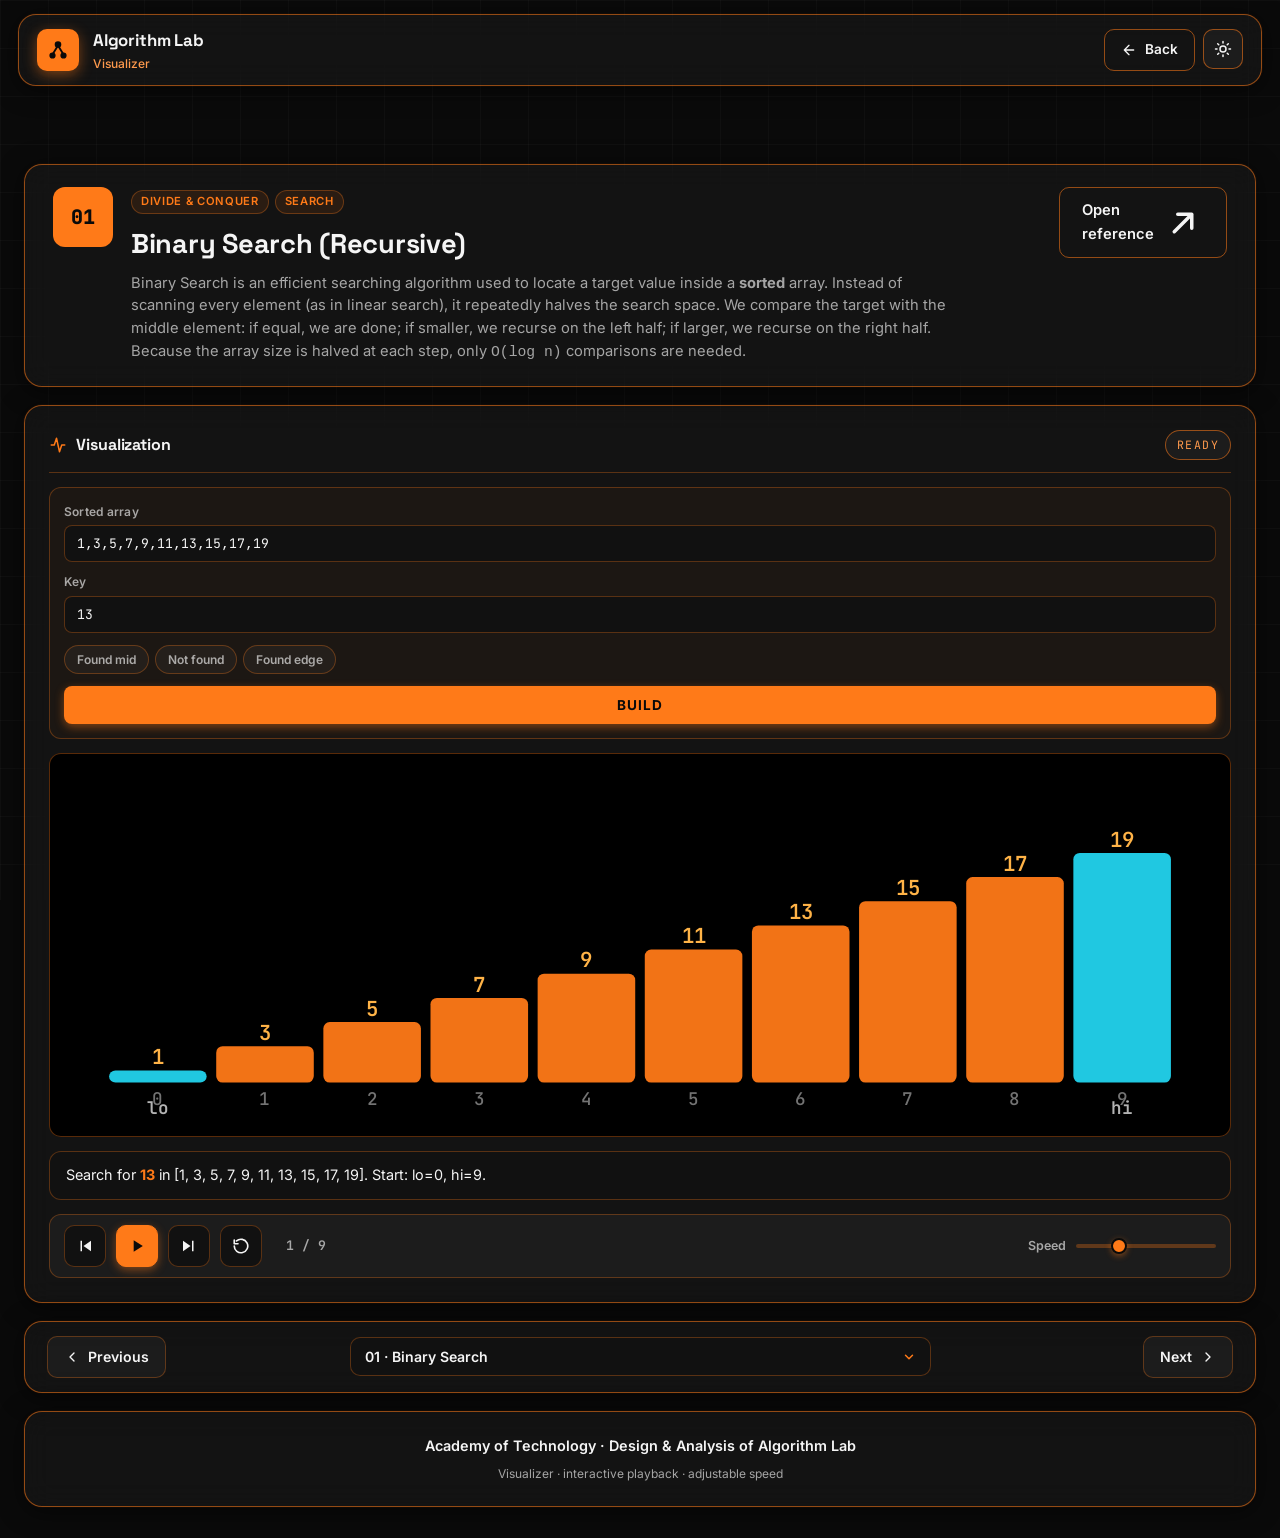
==== viz.html @ 10ff3b48 "Visualiser added" ====
<!DOCTYPE html>
<html lang="en">
<head>
<meta charset="UTF-8" />
<meta name="viewport" content="width=device-width, initial-scale=1.0" />
<meta name="description" content="Algorithm Lab — interactive visualizer" />
<title>Visualizer · Algorithm Lab</title>
<link rel="icon" type="image/svg+xml" href="favicon.svg" />
<link rel="preconnect" href="https://fonts.googleapis.com">
<link rel="preconnect" href="https://fonts.gstatic.com" crossorigin>
<link href="https://fonts.googleapis.com/css2?family=Inter:wght@300;400;500;600;700;800&family=JetBrains+Mono:wght@400;500;600&family=Space+Grotesk:wght@400;500;600;700&display=swap" rel="stylesheet">
<link rel="stylesheet" href="styles.css" />
</head>
<body class="viz-page">

<!-- Animated background blobs (same as main page) -->
<div class="bg-wrap" aria-hidden="true">
  <div class="blob blob-1"></div>
  <div class="blob blob-2"></div>
  <div class="blob blob-3"></div>
  <div class="blob blob-4"></div>
  <div class="grid-overlay"></div>
</div>

<!-- Top navigation -->
<header class="topbar glass">
  <a class="brand" href="index.html" id="brandBack" title="Back to Algorithm Lab">
    <div class="logo">
      <svg viewBox="0 0 24 24" fill="none" stroke="currentColor" stroke-width="2" stroke-linecap="round" stroke-linejoin="round" aria-label="Algorithm Lab logo">
        <path d="M12 7 L6 17 M12 7 L18 17"/>
        <circle cx="12" cy="6" r="2.6" fill="currentColor"/>
        <circle cx="6" cy="18" r="2.4" fill="currentColor"/>
        <circle cx="18" cy="18" r="2.4" fill="currentColor"/>
      </svg>
    </div>
    <div class="brand-text">
      <h1>Algorithm Lab</h1>
      <span>Visualizer</span>
    </div>
  </a>

  <nav class="topbar-actions">
    <a href="index.html" class="btn ghost back-btn" title="Back to all algorithms">
      <svg viewBox="0 0 24 24" fill="none" stroke="currentColor" stroke-width="2" stroke-linecap="round" stroke-linejoin="round"><path d="M19 12H5M12 19l-7-7 7-7"/></svg>
      Back
    </a>
    <button id="themeToggle" class="icon-btn glass-btn" title="Toggle theme" aria-label="Toggle theme">
      <svg viewBox="0 0 24 24" fill="none" stroke="currentColor" stroke-width="2" stroke-linecap="round" stroke-linejoin="round"><circle cx="12" cy="12" r="4"/><path d="M12 2v2M12 20v2M4.93 4.93l1.41 1.41M17.66 17.66l1.41 1.41M2 12h2M20 12h2M6.34 17.66l-1.41 1.41M19.07 4.93l-1.41 1.41"/></svg>
    </button>
  </nav>
</header>

<main class="viz-main">
  <!-- Heading card -->
  <section class="viz-hero glass">
    <div class="viz-hero-left">
      <div class="viz-num" id="vizAlgoNum">--</div>
      <div>
        <span class="badge" id="vizAlgoTags"></span>
        <h2 id="vizAlgoName">Loading visualizer…</h2>
        <p id="vizAlgoConcept" class="muted"></p>
      </div>
    </div>
    <div class="viz-hero-right">
      <a id="vizAlgoLink" href="index.html" class="btn ghost" title="View full algorithm reference">
        Open reference
        <svg viewBox="0 0 24 24" fill="none" stroke="currentColor" stroke-width="2" stroke-linecap="round" stroke-linejoin="round"><path d="M7 17L17 7M9 7h8v8"/></svg>
      </a>
    </div>
  </section>

  <!-- Visualizer mounts here -->
  <section class="viz-host glass" id="vizHost"></section>

  <!-- Quick navigation between algorithms -->
  <nav class="viz-nav glass" id="vizNav">
    <a id="vizPrev" class="viz-nav-btn">
      <svg viewBox="0 0 24 24" fill="none" stroke="currentColor" stroke-width="2" stroke-linecap="round" stroke-linejoin="round"><path d="M15 18l-6-6 6-6"/></svg>
      Previous
    </a>
    <select id="vizPicker" aria-label="Jump to algorithm"></select>
    <a id="vizNext" class="viz-nav-btn">
      Next
      <svg viewBox="0 0 24 24" fill="none" stroke="currentColor" stroke-width="2" stroke-linecap="round" stroke-linejoin="round"><path d="M9 18l6-6-6-6"/></svg>
    </a>
  </nav>

  <footer class="footer glass">
    <p>Academy of Technology · Design &amp; Analysis of Algorithm Lab</p>
    <p class="muted"><small>Visualizer · interactive playback · adjustable speed</small></p>
  </footer>
</main>

<script src="data.js"></script>
<script src="visualizer.js"></script>
<script>
(function () {
  "use strict";

  // ----- Theme (mirrors script.js bindTheme so the page works standalone) -
  const saved = localStorage.getItem("theme");
  if (saved) document.documentElement.setAttribute("data-theme", saved);
  document.getElementById("themeToggle").addEventListener("click", () => {
    const cur = document.documentElement.getAttribute("data-theme");
    const next = cur === "light" ? "" : "light";
    if (next) document.documentElement.setAttribute("data-theme", next);
    else      document.documentElement.removeAttribute("data-theme");
    localStorage.setItem("theme", next);
  });

  // ----- Resolve target algorithm -----------------------------------------
  const algos = window.ALGORITHMS || [];
  const params = new URLSearchParams(location.search);
  const askedId = parseInt(params.get("algo") || "1", 10);
  const algo = algos.find(a => a.id === askedId) || algos[0];

  if (!algo) {
    document.getElementById("vizAlgoName").textContent = "No algorithms loaded.";
    return;
  }

  // ----- Header content ----------------------------------------------------
  document.title = `${algo.name} · Visualizer`;
  document.getElementById("vizAlgoNum").textContent = String(algo.id).padStart(2, "0");
  document.getElementById("vizAlgoName").textContent = algo.name;
  document.getElementById("vizAlgoConcept").innerHTML = algo.concept || "";
  document.getElementById("vizAlgoTags").innerHTML =
    (algo.tags || []).map(t => `<span class="tag">${t}</span>`).join("");
  document.getElementById("vizAlgoLink").href = "index.html#algo-" + algo.id;

  // ----- Picker + prev/next -----------------------------------------------
  const picker = document.getElementById("vizPicker");
  algos.forEach(a => {
    const opt = document.createElement("option");
    opt.value = a.id;
    opt.textContent = `${String(a.id).padStart(2, "0")} · ${a.short || a.name}`;
    if (a.id === algo.id) opt.selected = true;
    picker.appendChild(opt);
  });
  picker.addEventListener("change", () => {
    location.search = "?algo=" + picker.value;
  });

  const idx = algos.findIndex(a => a.id === algo.id);
  const prev = algos[(idx - 1 + algos.length) % algos.length];
  const next = algos[(idx + 1) % algos.length];
  const prevA = document.getElementById("vizPrev");
  const nextA = document.getElementById("vizNext");
  prevA.href = "viz.html?algo=" + prev.id;
  prevA.title = `${prev.id}. ${prev.name}`;
  nextA.href = "viz.html?algo=" + next.id;
  nextA.title = `${next.id}. ${next.name}`;

  // Keyboard: ←/→ navigate, space play/pause
  document.addEventListener("keydown", (e) => {
    if (e.target.matches("input, textarea, select")) return;
    if (e.key === "ArrowLeft" && e.altKey)  { e.preventDefault(); location.href = prevA.href; }
    if (e.key === "ArrowRight" && e.altKey) { e.preventDefault(); location.href = nextA.href; }
    if (e.key === " ") {
      const play = document.querySelector(".viz-play");
      if (play) { e.preventDefault(); play.click(); }
    }
  });

  // ----- Mount visualizer --------------------------------------------------
  if (window.AlgoVisualizer && window.AlgoVisualizer.mount) {
    window.AlgoVisualizer.mount(document.getElementById("vizHost"), algo.id);
  } else {
    document.getElementById("vizHost").innerHTML =
      "<div class='viz-soon'>Visualizer script failed to load.</div>";
  }
})();
</script>
</body>
</html>
---- styles.css ----
/* ===========================================================
   Algorithm Lab — Black & White / Orange-bordered Glass
   Static background, fully responsive
   =========================================================== */

* { box-sizing: border-box; margin: 0; padding: 0; }

:root {
  /* default = DARK theme (black background) */
  --bg: #0a0a0a;
  --bg-soft: #111111;

  --text: #f5f5f5;
  --text-muted: rgba(245, 245, 245, 0.65);
  --text-dim:   rgba(245, 245, 245, 0.45);

  --glass-bg: rgba(255, 255, 255, 0.04);
  --glass-bg-strong: rgba(255, 255, 255, 0.08);

  /* Orange accents */
  --orange:        #ff7a18;
  --orange-soft:   #ff9a4d;
  --orange-bright: #ffb347;
  --orange-glow:   rgba(255, 122, 24, 0.45);

  --border:        rgba(255, 122, 24, 0.55);
  --border-soft:   rgba(255, 122, 24, 0.30);
  --border-strong: rgba(255, 122, 24, 0.85);
  --glass-shadow:  0 4px 24px rgba(0, 0, 0, 0.55), 0 0 0 1px rgba(255, 122, 24, 0.05);

  --code-bg: #0a0a0a;
  --code-text: #ededed;
  --code-border: rgba(255, 122, 24, 0.35);

  --radius-lg: 18px;
  --radius-md: 12px;
  --radius-sm: 8px;

  --t: 0.2s ease;
}

/* LIGHT theme (white background) */
[data-theme="light"] {
  --bg: #ffffff;
  --bg-soft: #fafafa;

  --text: #0a0a0a;
  --text-muted: rgba(10, 10, 10, 0.65);
  --text-dim:   rgba(10, 10, 10, 0.45);

  --glass-bg: rgba(255, 255, 255, 0.65);
  --glass-bg-strong: rgba(255, 255, 255, 0.85);

  --glass-shadow: 0 4px 24px rgba(0, 0, 0, 0.06), 0 0 0 1px rgba(255, 122, 24, 0.06);

  --code-bg: #0a0a0a;
  --code-text: #ededed;
  --code-border: rgba(255, 122, 24, 0.4);
}

html, body { height: 100%; }

body {
  font-family: 'Inter', system-ui, -apple-system, Segoe UI, Roboto, sans-serif;
  color: var(--text);
  background: var(--bg);
  min-height: 100vh;
  overflow-x: hidden;
  line-height: 1.6;
  -webkit-font-smoothing: antialiased;
  scroll-behavior: smooth;
}

/* Display font — Space Grotesk for brand wordmark + headings.
   Inter remains the body face for dense reading. */
h1, h2, h3,
.brand h1,
.hero h2,
.algo-title h2,
.subsection h3,
.syllabus h3 {
  font-family: 'Space Grotesk', 'Inter', system-ui, sans-serif;
  letter-spacing: -0.015em;
}

/* ---------- Static background ---------- */
.bg-wrap {
  position: fixed;
  inset: 0;
  z-index: -1;
  background: var(--bg);
}
.blob { display: none; }
.grid-overlay {
  position: absolute; inset: 0;
  background-image:
    linear-gradient(rgba(255, 255, 255, 0.025) 1px, transparent 1px),
    linear-gradient(90deg, rgba(255, 255, 255, 0.025) 1px, transparent 1px);
  background-size: 48px 48px;
}
[data-theme="light"] .grid-overlay {
  background-image:
    linear-gradient(rgba(0, 0, 0, 0.04) 1px, transparent 1px),
    linear-gradient(90deg, rgba(0, 0, 0, 0.04) 1px, transparent 1px);
}

/* ---------- Glass utility ---------- */
.glass {
  background: var(--glass-bg);
  border: 1.5px solid var(--border);
  box-shadow: var(--glass-shadow);
  backdrop-filter: blur(14px) saturate(120%);
  -webkit-backdrop-filter: blur(14px) saturate(120%);
}

/* ---------- Top bar ---------- */
.topbar {
  position: sticky;
  top: 14px;
  z-index: 100;
  display: flex;
  align-items: center;
  justify-content: space-between;
  margin: 14px 18px 0;
  padding: 12px 18px;
  border-radius: var(--radius-lg);
}
.brand { display: flex; align-items: center; gap: 14px; min-width: 0; }
.brand .logo {
  width: 42px; height: 42px;
  display: grid; place-items: center;
  border-radius: 10px;
  background: var(--orange);
  color: #0a0a0a;
  box-shadow: 0 4px 14px var(--orange-glow);
  flex-shrink: 0;
}
.brand .logo svg { width: 22px; height: 22px; }
.brand-text { min-width: 0; }
.brand h1 {
  font-size: 1.05rem;
  font-weight: 700;
  letter-spacing: -0.01em;
  color: var(--text);
  white-space: nowrap;
}
.brand-text span {
  font-size: 0.75rem;
  color: var(--orange-soft);
  white-space: nowrap;
  overflow: hidden;
  text-overflow: ellipsis;
  display: block;
  font-weight: 500;
}

.topbar-actions { display: flex; gap: 8px; }
.icon-btn {
  width: 40px; height: 40px;
  display: grid; place-items: center;
  border-radius: 10px;
  border: 1.5px solid var(--border);
  background: var(--glass-bg);
  color: var(--text);
  cursor: pointer;
  transition: var(--t);
}
.icon-btn:hover {
  background: var(--glass-bg-strong);
  border-color: var(--border-strong);
  color: var(--orange);
}
.icon-btn svg { width: 18px; height: 18px; }

/* ---------- Layout ---------- */
.layout {
  display: grid;
  grid-template-columns: 280px minmax(0, 1fr);
  gap: 18px;
  padding: 18px;
  align-items: start;
}

/* ---------- Sidebar ---------- */
.sidebar {
  position: sticky;
  top: 88px;
  height: calc(100vh - 110px);
  border-radius: var(--radius-lg);
  padding: 16px;
  display: flex;
  flex-direction: column;
  gap: 12px;
  overflow: hidden;
}
.sidebar-head { display: flex; flex-direction: column; gap: 10px; }
.sidebar-head .muted {
  font-size: .72rem;
  letter-spacing: .14em;
  text-transform: uppercase;
  color: var(--orange);
  font-weight: 700;
}
.sidebar-head input {
  width: 100%;
  padding: 10px 12px;
  border-radius: var(--radius-md);
  border: 1.5px solid var(--border-soft);
  background: var(--glass-bg);
  color: var(--text);
  font-size: .9rem;
  outline: none;
  transition: var(--t);
  font-family: inherit;
}
.sidebar-head input::placeholder { color: var(--text-dim); }
.sidebar-head input:focus {
  border-color: var(--orange);
  box-shadow: 0 0 0 3px rgba(255, 122, 24, 0.18);
}

.algo-list {
  list-style: none;
  flex: 1;
  overflow-y: auto;
  padding-right: 4px;
}
.algo-list::-webkit-scrollbar { width: 6px; }
.algo-list::-webkit-scrollbar-thumb { background: var(--border-soft); border-radius: 4px; }

.algo-list li a {
  display: flex;
  align-items: center;
  gap: 10px;
  padding: 9px 12px;
  border-radius: var(--radius-md);
  color: var(--text-muted);
  text-decoration: none;
  font-size: .85rem;
  transition: var(--t);
  border: 1.5px solid transparent;
}
.algo-list li a:hover {
  background: var(--glass-bg);
  color: var(--text);
  border-color: var(--border-soft);
}
.algo-list li a.active {
  background: rgba(255, 122, 24, 0.10);
  color: var(--orange);
  border-color: var(--orange);
}
.algo-list .num {
  width: 26px; height: 26px;
  display: grid; place-items: center;
  border-radius: 6px;
  background: var(--glass-bg);
  border: 1.5px solid var(--border-soft);
  font-size: .72rem;
  font-weight: 700;
  flex-shrink: 0;
  color: var(--orange);
  font-family: 'JetBrains Mono', monospace;
}
.algo-list li a.active .num {
  background: var(--orange);
  color: #0a0a0a;
  border-color: var(--orange);
}
.algo-list .name {
  overflow: hidden;
  text-overflow: ellipsis;
  white-space: nowrap;
}
.sidebar-foot {
  padding-top: 10px;
  border-top: 1.5px solid var(--border-soft);
  color: var(--text-muted);
}

/* ---------- Content ---------- */
.content {
  min-width: 0;
  display: flex;
  flex-direction: column;
  gap: 18px;
}

/* ---------- Hero ---------- */
.hero {
  border-radius: var(--radius-lg);
  padding: 36px;
  position: relative;
}
.hero-inner { position: relative; z-index: 1; }
.badge {
  display: inline-block;
  padding: 5px 12px;
  border-radius: 999px;
  background: rgba(255, 122, 24, 0.12);
  border: 1.5px solid var(--orange);
  color: var(--orange);
  font-size: .72rem;
  letter-spacing: .12em;
  text-transform: uppercase;
  font-weight: 700;
  margin-bottom: 18px;
}
.hero h2 {
  font-size: clamp(1.7rem, 4vw, 2.6rem);
  line-height: 1.15;
  font-weight: 700;
  letter-spacing: -0.02em;
  margin-bottom: 14px;
  color: var(--text);
}
.hero h2 strong { color: var(--orange); font-weight: 700; }
.hero p {
  font-size: 1.02rem;
  color: var(--text-muted);
  max-width: 720px;
  margin-bottom: 24px;
}
.hero p strong { color: var(--orange); }
.hero-cta { display: flex; gap: 12px; flex-wrap: wrap; margin-bottom: 28px; }
.btn {
  padding: 11px 22px;
  border-radius: 10px;
  border: 1.5px solid var(--border);
  font-weight: 600;
  font-size: .92rem;
  cursor: pointer;
  text-decoration: none;
  display: inline-flex;
  align-items: center;
  gap: 8px;
  transition: var(--t);
  font-family: inherit;
}
.btn.primary {
  background: var(--orange);
  color: #0a0a0a;
  border-color: var(--orange);
  box-shadow: 0 4px 14px var(--orange-glow);
}
.btn.primary:hover {
  background: var(--orange-bright);
  border-color: var(--orange-bright);
}
.btn.ghost {
  background: transparent;
  color: var(--text);
}
.btn.ghost:hover {
  background: rgba(255, 122, 24, 0.08);
  color: var(--orange);
  border-color: var(--orange);
}

.hero-stats { display: flex; gap: 28px; flex-wrap: wrap; }
.stat span {
  display: block;
  font-size: 1.8rem;
  font-weight: 800;
  letter-spacing: -0.02em;
  color: var(--orange);
  font-family: 'JetBrains Mono', monospace;
}
.stat small { color: var(--text-muted); font-size: .78rem; }

/* ---------- Syllabus ---------- */
.syllabus { border-radius: var(--radius-lg); padding: 24px 28px; }
.syllabus h3 {
  font-size: 1.15rem;
  margin-bottom: 14px;
  font-weight: 700;
  color: var(--text);
}
.syllabus-list {
  display: grid;
  /* min(220px, 100%) prevents the column from refusing to shrink
     below 220px on phones narrower than that — fixes overflow. */
  grid-template-columns: repeat(auto-fill, minmax(min(220px, 100%), 1fr));
  gap: 10px;
  list-style: none;
  counter-reset: syl;
}
.syllabus-list li {
  counter-increment: syl;
  padding: 10px 14px;
  border-radius: var(--radius-md);
  background: var(--glass-bg);
  border: 1.5px solid var(--border-soft);
  font-size: .85rem;
  display: flex;
  align-items: center;
  gap: 10px;
  transition: var(--t);
  min-width: 0;            /* allow shrinking inside flex/grid */
  overflow: hidden;        /* hard cap against any inline overflow */
}
.syllabus-list li:hover {
  background: rgba(255, 122, 24, 0.08);
  border-color: var(--orange);
}
.syllabus-list li a {
  color: var(--text);
  text-decoration: none;
  display: flex;
  align-items: center;
  gap: 10px;
  width: 100%;
  min-width: 0;
  overflow-wrap: anywhere; /* wrap long titles like "Floyd-Warshall" */
  word-break: break-word;
  line-height: 1.4;
}
.syllabus-list li a::before {
  content: counter(syl, decimal-leading-zero);
  font-family: 'JetBrains Mono', monospace;
  color: var(--orange);
  font-size: .75rem;
  font-weight: 700;
  flex-shrink: 0;
}

/* ---------- Algorithm Section ---------- */
.algo-section {
  border-radius: var(--radius-lg);
  padding: 28px;
  scroll-margin-top: 90px;
  position: relative;
}
.algo-header {
  display: flex;
  align-items: center;
  gap: 16px;
  margin-bottom: 22px;
  padding-bottom: 18px;
  border-bottom: 1.5px solid var(--border-soft);
  flex-wrap: wrap;
}
.algo-num {
  width: 52px; height: 52px;
  border-radius: 12px;
  display: grid; place-items: center;
  font-family: 'JetBrains Mono', monospace;
  font-weight: 800;
  font-size: 1.15rem;
  background: var(--orange);
  color: #0a0a0a;
  box-shadow: 0 4px 14px var(--orange-glow);
  flex-shrink: 0;
}
.algo-title { flex: 1; min-width: 200px; }
.algo-title h2 {
  font-size: clamp(1.2rem, 2.5vw, 1.55rem);
  font-weight: 700;
  letter-spacing: -0.01em;
  margin-bottom: 4px;
  color: var(--text);
}
.algo-title .tags { display: flex; gap: 6px; flex-wrap: wrap; }
.tag {
  font-size: .7rem;
  padding: 3px 10px;
  border-radius: 999px;
  background: rgba(255, 122, 24, 0.08);
  border: 1.5px solid var(--border-soft);
  color: var(--orange);
  font-weight: 600;
  letter-spacing: .02em;
}
.tag.purple, .tag.cyan, .tag.pink, .tag.green {
  background: rgba(255, 122, 24, 0.08);
  border-color: var(--border-soft);
  color: var(--orange);
}

/* Subsections */
.subsection { margin-bottom: 22px; }
.subsection h3 {
  font-size: 1.05rem;
  font-weight: 700;
  margin-bottom: 10px;
  display: flex;
  align-items: center;
  gap: 10px;
  color: var(--text);
}
.subsection h3::before {
  content: "";
  width: 4px; height: 18px;
  border-radius: 4px;
  background: var(--orange);
}
.subsection p, .subsection li {
  color: var(--text-muted);
  font-size: .95rem;
}
.subsection ul, .subsection ol {
  padding-left: 22px;
  margin-top: 6px;
}
.subsection li { margin-bottom: 4px; }
.subsection strong { color: var(--text); }
.subsection code {
  font-family: 'JetBrains Mono', monospace;
  font-size: .85em;
  padding: 2px 6px;
  border-radius: 4px;
  background: rgba(255, 122, 24, 0.10);
  color: var(--orange);
  border: 1px solid var(--border-soft);
}

.complexity-grid {
  display: grid;
  grid-template-columns: repeat(auto-fit, minmax(140px, 1fr));
  gap: 10px;
  margin-top: 8px;
}
.complexity-grid .cx {
  background: var(--glass-bg);
  border: 1.5px solid var(--border-soft);
  border-radius: var(--radius-md);
  padding: 10px 12px;
}
.complexity-grid .cx small {
  display: block;
  color: var(--text-muted);
  font-size: .7rem;
  text-transform: uppercase;
  letter-spacing: .12em;
  margin-bottom: 4px;
  font-weight: 600;
}
.complexity-grid .cx code {
  font-family: 'JetBrains Mono', monospace;
  color: var(--orange);
  font-weight: 700;
  font-size: 1rem;
  background: none;
  padding: 0;
  border: none;
}

/* ---------- Code Blocks with Tabs ---------- */
.code-block {
  border-radius: var(--radius-md);
  overflow: hidden;
  border: 1.5px solid var(--code-border);
  margin-top: 10px;
  background: var(--code-bg);
}
.code-tabs {
  display: flex;
  align-items: center;
  justify-content: space-between;
  background: #050505;
  padding: 8px 10px;
  gap: 8px;
  flex-wrap: wrap;
  border-bottom: 1.5px solid var(--code-border);
}
.tab-group { display: flex; gap: 4px; }
.tab-btn {
  padding: 6px 16px;
  border-radius: 6px;
  background: transparent;
  border: 1.5px solid transparent;
  color: rgba(245, 245, 245, 0.55);
  font-family: 'JetBrains Mono', monospace;
  font-size: .8rem;
  font-weight: 600;
  cursor: pointer;
  transition: var(--t);
}
.tab-btn:hover {
  color: var(--orange);
  background: rgba(255, 122, 24, 0.08);
}
.tab-btn.active {
  background: var(--orange);
  color: #0a0a0a;
  border-color: var(--orange);
}
.copy-btn {
  padding: 6px 12px;
  border-radius: 6px;
  background: transparent;
  border: 1.5px solid var(--border-soft);
  color: var(--orange);
  font-size: .75rem;
  font-family: 'JetBrains Mono', monospace;
  font-weight: 600;
  cursor: pointer;
  display: inline-flex;
  align-items: center;
  gap: 6px;
  transition: var(--t);
}
.copy-btn:hover {
  background: rgba(255, 122, 24, 0.10);
  border-color: var(--orange);
}
.copy-btn.copied {
  background: var(--orange);
  color: #0a0a0a;
  border-color: var(--orange);
}
.copy-btn svg { width: 14px; height: 14px; }

.code-pane {
  display: none;
  background: var(--code-bg);
  max-height: 580px;
  overflow: auto;
}
.code-pane.active { display: block; }
.code-pane::-webkit-scrollbar { height: 8px; width: 8px; }
.code-pane::-webkit-scrollbar-track { background: #050505; }
.code-pane::-webkit-scrollbar-thumb { background: var(--border-soft); border-radius: 4px; }
.code-pane::-webkit-scrollbar-thumb:hover { background: var(--orange); }

/* ----- Editable code overlay -----
   The highlighted <pre> renders the syntax-coloured text and defines the
   block's height. The transparent <textarea> sits directly on top, catches
   keystrokes / selection / caret, and on every input the pre is re-highlighted
   from the textarea's value. Pre and textarea MUST share font / size /
   line-height / padding / tab-size byte-for-byte or the caret will drift
   off the visible glyphs. */
.code-edit-wrap {
  position: relative;
  display: block;
  min-height: 100%;
}
.code-pane pre.code-highlight,
.code-pane .code-textarea {
  margin: 0;
  padding: 18px 20px;
  font-family: 'JetBrains Mono', 'Fira Code', 'Consolas', monospace;
  font-size: .82rem;
  line-height: 1.65;
  white-space: pre;
  tab-size: 4;
  -moz-tab-size: 4;
  letter-spacing: 0;
  border: 0;
  box-sizing: border-box;
}
.code-pane pre.code-highlight {
  display: block;
  color: var(--code-text);
  background: transparent;
  pointer-events: none;     /* clicks fall through to the textarea */
  min-height: 100%;
}
.code-pane .code-textarea {
  position: absolute;
  top: 0; left: 0;
  width: 100%;
  height: 100%;
  background: transparent;
  color: transparent;       /* glyphs come from the pre below */
  caret-color: var(--orange);
  outline: none;
  resize: none;
  overflow: hidden;         /* parent .code-pane handles scrolling */
  display: block;
}
.code-pane .code-textarea::selection {
  background: rgba(255, 122, 24, 0.28);
}
.code-pane .code-textarea::-moz-selection {
  background: rgba(255, 122, 24, 0.28);
}

/* Syntax tokens — orange/grayscale palette */
.tok-key { color: #ff9a4d; font-weight: 600; }
.tok-str { color: #d4d4d4; }
.tok-num { color: #ffb347; }
.tok-cmt { color: #6b6b6b; font-style: italic; }
.tok-fn  { color: #ffd089; }
.tok-typ { color: #ff7a18; font-weight: 600; }

/* ---------- Code runtime wrapper (code-block + terminal stack) ---------- */
.code-runtime {
  display: flex;
  flex-direction: column;
  gap: 14px;
}

/* ---------- Terminal: standalone black rectangle ---------- */
.terminal {
  background: #000;
  /* Same translucent orange as .code-block so the two cards visually match. */
  border: 1.5px solid var(--code-border);
  border-radius: var(--radius-md);
  overflow: hidden;
  box-shadow:
    0 8px 24px rgba(0, 0, 0, 0.55),
    inset 0 0 0 1px rgba(255, 122, 24, 0.05);
  display: flex;
  flex-direction: column;
  transition: border-color .2s ease, box-shadow .2s ease;
}
.terminal[data-state="running"],
.terminal[data-state="compiling"],
.terminal[data-state="connecting"] {
  border-color: rgba(255, 122, 24, 0.4);
  box-shadow:
    0 8px 24px rgba(0, 0, 0, 0.55),
    0 0 0 1px rgba(255, 122, 24, 0.18),
    0 0 22px rgba(255, 122, 24, 0.10);
}

/* ----- Header bar ----- */
.terminal-head {
  display: flex;
  align-items: center;
  justify-content: space-between;
  gap: 12px;
  padding: 9px 12px;
  background: #050505;
  border-bottom: 1.5px solid #161616;
  flex-wrap: wrap;
}
.terminal-title {
  display: inline-flex;
  align-items: center;
  gap: 8px;
  font-family: 'JetBrains Mono', monospace;
  font-size: .72rem;
  color: var(--text-dim);
  letter-spacing: .04em;
}
.t-dot {
  width: 11px; height: 11px;
  border-radius: 50%;
  display: inline-block;
}
.t-dot-r { background: #ff5f56; box-shadow: inset 0 0 0 1px rgba(0,0,0,0.25); }
.t-dot-y { background: #ffbd2e; box-shadow: inset 0 0 0 1px rgba(0,0,0,0.25); }
.t-dot-g { background: #27c93f; box-shadow: inset 0 0 0 1px rgba(0,0,0,0.25); }
.t-name { margin-left: 6px; }

.terminal-status {
  font-family: 'JetBrains Mono', monospace;
  font-size: .68rem;
  padding: 3px 9px;
  border-radius: 999px;
  background: #0e0e0e;
  border: 1px solid #1f1f1f;
  color: var(--text-dim);
  letter-spacing: .08em;
  text-transform: uppercase;
  white-space: nowrap;
}
.terminal[data-state="running"] .terminal-status,
.terminal[data-state="compiling"] .terminal-status,
.terminal[data-state="connecting"] .terminal-status {
  color: #0a0a0a;
  background: var(--orange);
  border-color: var(--orange);
  animation: pulseDim 1.4s ease-in-out infinite;
}
.terminal[data-state^="exited"] .terminal-status {
  color: var(--orange);
  border-color: var(--orange);
}
@keyframes pulseDim {
  0%, 100% { opacity: 1; }
  50%      { opacity: .55; }
}

.terminal-actions { display: flex; gap: 6px; flex-shrink: 0; }

/* ----- Black + orange action buttons ----- */
.run-btn {
  padding: 6px 14px;
  border-radius: 6px;
  background: #000;
  color: var(--orange);
  border: 1.5px solid var(--orange);
  font-family: 'JetBrains Mono', monospace;
  font-size: .76rem;
  font-weight: 700;
  letter-spacing: .06em;
  cursor: pointer;
  display: inline-flex;
  align-items: center;
  gap: 6px;
  transition: var(--t);
}
.run-btn svg { width: 11px; height: 11px; }
.run-btn:hover {
  background: var(--orange);
  color: #000;
  box-shadow: 0 0 14px var(--orange-glow);
}
.run-btn:disabled,
.run-btn.loading {
  opacity: .55;
  cursor: wait;
  box-shadow: none;
}
.run-btn.loading svg { animation: spin .9s linear infinite; }
@keyframes spin { to { transform: rotate(360deg); } }

.clear-btn {
  padding: 6px 12px;
  border-radius: 6px;
  background: #000;
  border: 1.5px solid #2a2a2a;
  color: var(--text-muted);
  font-family: 'JetBrains Mono', monospace;
  font-size: .74rem;
  font-weight: 700;
  letter-spacing: .06em;
  cursor: pointer;
  transition: var(--t);
}
.clear-btn:hover {
  border-color: var(--orange);
  color: var(--orange);
}

/* ----- Body (scrolling output + input line) ----- */
.terminal-body {
  background: #000;
  padding: 12px 14px;
  font-family: 'JetBrains Mono', 'Fira Code', Consolas, monospace;
  font-size: .82rem;
  line-height: 1.6;
  color: #e8e8e8;
  max-height: 360px;
  min-height: 120px;
  overflow-y: auto;
  cursor: text;
}
.terminal-body::-webkit-scrollbar { width: 6px; height: 6px; }
.terminal-body::-webkit-scrollbar-track { background: #000; }
.terminal-body::-webkit-scrollbar-thumb {
  background: #1f1f1f;
  border-radius: 4px;
}
.terminal-body::-webkit-scrollbar-thumb:hover { background: var(--orange); }

.terminal-output {
  margin: 0;
  white-space: pre-wrap;
  word-break: break-word;
  font-family: inherit;
}
.terminal-output:empty::before {
  content: "Click Run to compile and execute.";
  color: var(--text-dim);
  font-style: italic;
}
.terminal-output .t-out  { color: #e8e8e8; }
.terminal-output .t-in   { color: var(--orange); font-weight: 600; }
.terminal-output .t-err  { color: #ff6a5b; }
.terminal-output .t-meta { color: #5a5a5a; font-style: italic; }

/* ----- Inline prompt + input line ----- */
.terminal-input-line {
  display: flex;
  align-items: center;
  gap: 8px;
  margin-top: 2px;
}
.terminal-input-line .prompt {
  color: var(--orange);
  font-weight: 800;
  user-select: none;
  flex-shrink: 0;
}
.terminal-input {
  flex: 1;
  min-width: 0;
  background: transparent;
  border: none;
  outline: none;
  color: #e8e8e8;
  caret-color: var(--orange);
  font-family: inherit;
  font-size: inherit;
  line-height: inherit;
  padding: 0;
}
.terminal-input::placeholder { color: var(--text-dim); }

/* ---------- Viva ---------- */
.viva-list { display: flex; flex-direction: column; gap: 8px; }
.viva-item {
  background: var(--glass-bg);
  border: 1.5px solid var(--border-soft);
  border-radius: var(--radius-md);
  overflow: hidden;
  transition: var(--t);
}
.viva-item:hover {
  border-color: var(--border);
}
.viva-item.open {
  border-color: var(--orange);
  background: rgba(255, 122, 24, 0.04);
}
.viva-q {
  width: 100%;
  text-align: left;
  background: transparent;
  border: none;
  color: var(--text);
  padding: 14px 18px;
  font-size: .92rem;
  font-weight: 600;
  cursor: pointer;
  display: flex;
  align-items: center;
  justify-content: space-between;
  gap: 12px;
  font-family: inherit;
}
.viva-q .q-num {
  color: var(--orange);
  font-family: 'JetBrains Mono', monospace;
  font-size: .78rem;
  font-weight: 700;
  flex-shrink: 0;
}
.viva-q .q-text { flex: 1; }
.viva-q .chev {
  width: 18px; height: 18px;
  transition: transform var(--t);
  flex-shrink: 0;
  color: var(--orange);
}
.viva-item.open .viva-q .chev { transform: rotate(180deg); }
.viva-a {
  max-height: 0;
  overflow: hidden;
  transition: max-height .3s ease;
}
.viva-a-inner {
  padding: 0 18px 16px;
  color: var(--text-muted);
  font-size: .9rem;
  line-height: 1.65;
  border-top: 1.5px dashed var(--border-soft);
  padding-top: 12px;
  margin-top: 4px;
}

/* ---------- Footer ---------- */
.footer {
  border-radius: var(--radius-lg);
  padding: 22px 28px;
  text-align: center;
}
.footer p { color: var(--text-muted); font-size: .9rem; }
.footer p:first-child { color: var(--text); font-weight: 600; margin-bottom: 4px; }
.footer .credit {
  margin-top: 12px;
  padding-top: 12px;
  border-top: 1.5px dashed var(--border-soft);
  color: var(--text-muted);
  font-size: .88rem;
  letter-spacing: .02em;
}
.footer .credit strong {
  color: var(--orange);
  font-weight: 700;
}
.muted { color: var(--text-muted); }

/* ---------- Toast ---------- */
.toast {
  position: fixed;
  bottom: 24px;
  left: 50%;
  transform: translateX(-50%) translateY(80px);
  padding: 11px 22px;
  border-radius: 999px;
  font-size: .88rem;
  font-weight: 600;
  opacity: 0;
  transition: var(--t);
  z-index: 200;
  pointer-events: none;
  color: var(--orange);
  background: var(--bg-soft);
  border: 1.5px solid var(--orange);
}
.toast.show { transform: translateX(-50%) translateY(0); opacity: 1; }

/* ---------- Responsive ---------- */
.mobile-only { display: none; }

@media (max-width: 980px) {
  .layout { grid-template-columns: 1fr; }
  .sidebar {
    position: fixed;
    top: 0; left: 0;
    height: 100vh;
    width: min(320px, 86vw);
    z-index: 150;
    border-radius: 0 var(--radius-lg) var(--radius-lg) 0;
    transform: translateX(-110%);
    transition: transform .3s ease;
    margin: 0;
  }
  .sidebar.open { transform: translateX(0); }
  .mobile-only { display: grid; }
  .hero { padding: 28px 22px; }
  .hero-stats { gap: 18px; }
  .algo-section { padding: 22px 18px; }
  .syllabus { padding: 20px 18px; }

  /* Floating navbar — fixed so it survives body's overflow-x:hidden,
     which silently kills position:sticky on most mobile browsers. */
  .topbar {
    position: fixed;
    top: 10px;
    left: 10px;
    right: 10px;
    margin: 0;
    padding: 10px 14px;
  }
  /* Push content below the floating bar (bar height ~62px + offset). */
  .layout { padding: 86px 14px 14px; gap: 14px; }
  .sidebar { top: 0; }
  .algo-section { scroll-margin-top: 86px; }
}

@media (max-width: 560px) {
  .layout { padding: 78px 10px 10px; gap: 12px; }
  .brand-text span { display: none; }
  .brand h1 { font-size: .95rem; }
  .hero { padding: 22px 16px; }
  .hero h2 { font-size: 1.5rem; }
  .hero p { font-size: .9rem; }
  .stat span { font-size: 1.4rem; }
  .algo-section { padding: 18px 14px; scroll-margin-top: 78px; }
  .algo-num { width: 44px; height: 44px; font-size: 1rem; }
  .algo-title h2 { font-size: 1.05rem; }
  .code-pane pre { font-size: .74rem; padding: 14px; line-height: 1.55; }
  .syllabus { padding: 18px 14px; }
  .syllabus-list { grid-template-columns: 1fr 1fr; gap: 8px; }
  .syllabus-list li { padding: 8px 10px; font-size: .78rem; }
  .complexity-grid { grid-template-columns: 1fr 1fr; }
  .viva-q { padding: 12px 14px; font-size: .85rem; }
}

@media (max-width: 400px) {
  .syllabus-list { grid-template-columns: 1fr; }
  .complexity-grid { grid-template-columns: 1fr 1fr; }
  .hero-cta { flex-direction: column; align-items: stretch; }
  .hero-cta .btn { justify-content: center; }
}

/* ---------- Backdrop for mobile sidebar ---------- */
.backdrop {
  position: fixed; inset: 0;
  background: rgba(0,0,0,0.65);
  z-index: 140;
  opacity: 0;
  pointer-events: none;
  transition: opacity .25s;
}
.backdrop.show { opacity: 1; pointer-events: auto; }

/* ============================================================
   Visualize launch button (on each algorithm card)
   ============================================================ */
.viz-launch {
  display: inline-flex;
  align-items: center;
  gap: 8px;
  padding: 9px 16px;
  border-radius: 10px;
  border: 1.5px solid var(--orange);
  background: rgba(255, 122, 24, 0.10);
  color: var(--orange);
  font-weight: 700;
  font-size: .85rem;
  text-decoration: none;
  letter-spacing: 0.02em;
  cursor: pointer;
  transition: var(--t);
  font-family: inherit;
  white-space: nowrap;
}
.viz-launch:hover {
  background: var(--orange);
  color: #0a0a0a;
  box-shadow: 0 4px 14px var(--orange-glow);
  transform: translateY(-1px);
}
.viz-launch svg { width: 16px; height: 16px; }

/* ============================================================
   viz.html — dedicated visualizer page
   ============================================================ */
.viz-page .topbar .brand { text-decoration: none; }
.viz-page .topbar .brand:hover .brand-text h1 { color: var(--orange); }
.back-btn { padding: 9px 16px; font-size: .85rem; }
.back-btn svg { width: 16px; height: 16px; }

.viz-main {
  max-width: 1400px;
  margin: 0 auto;
  padding: 78px 24px 32px;
  display: flex;
  flex-direction: column;
  gap: 18px;
}

.viz-hero {
  padding: 22px 28px;
  border-radius: var(--radius-lg);
  display: flex;
  align-items: flex-start;
  justify-content: space-between;
  gap: 20px;
  flex-wrap: wrap;
}
.viz-hero-left {
  display: flex;
  align-items: flex-start;
  gap: 18px;
  flex: 1;
  min-width: 260px;
}
.viz-num {
  width: 60px; height: 60px;
  border-radius: 12px;
  display: grid; place-items: center;
  font-family: 'JetBrains Mono', monospace;
  font-weight: 800;
  font-size: 1.25rem;
  background: var(--orange);
  color: #0a0a0a;
  flex-shrink: 0;
}
.viz-hero h2 {
  font-family: 'Space Grotesk', 'Inter', sans-serif;
  font-size: clamp(1.25rem, 2.6vw, 1.7rem);
  font-weight: 700;
  letter-spacing: -0.01em;
  margin: 4px 0 6px;
  color: var(--text);
}
.viz-hero p {
  font-size: .92rem;
  color: var(--text-muted);
  max-width: 820px;
  line-height: 1.55;
  margin-top: 6px;
}
.viz-hero .badge {
  display: inline-flex;
  gap: 6px;
  flex-wrap: wrap;
  background: transparent;
  border: none;
  padding: 0;
  margin: 0 0 4px;
}
.viz-hero .badge .tag {
  background: rgba(255, 122, 24, 0.10);
  border: 1px solid var(--border-soft);
  color: var(--orange);
  padding: 2px 9px;
  border-radius: 999px;
  font-size: .7rem;
  font-weight: 600;
  text-transform: uppercase;
  letter-spacing: 0.06em;
}
.viz-hero-right { flex-shrink: 0; }

.viz-host {
  padding: 24px;
  border-radius: var(--radius-lg);
  min-height: 520px;
}

.viz-nav {
  display: grid;
  grid-template-columns: minmax(0, 1fr) minmax(0, 2fr) minmax(0, 1fr);
  grid-template-areas: "prev picker next";
  align-items: center;
  padding: 14px 22px;
  border-radius: var(--radius-lg);
  gap: 12px;
}
#vizPrev { grid-area: prev; justify-self: start; }
#vizPicker { grid-area: picker; justify-self: stretch; }
#vizNext { grid-area: next; justify-self: end; }

.viz-nav-btn {
  display: inline-flex;
  align-items: center;
  gap: 8px;
  padding: 9px 16px;
  border-radius: 10px;
  border: 1.5px solid var(--border-soft);
  background: var(--glass-bg);
  color: var(--text);
  text-decoration: none;
  font-weight: 600;
  font-size: .88rem;
  transition: var(--t);
}
.viz-nav-btn:hover {
  border-color: var(--orange);
  color: var(--orange);
  background: rgba(255, 122, 24, 0.08);
}
.viz-nav-btn svg { width: 16px; height: 16px; flex-shrink: 0; }

/* Custom-styled <select> — native arrow hidden, themed chevron drawn instead */
#vizPicker {
  width: 100%;
  padding: 10px 38px 10px 14px;     /* room on the right for the chevron */
  border-radius: 10px;
  border: 1.5px solid var(--border-soft);
  background-color: var(--bg-soft);
  color: var(--text);
  font-family: 'Inter', system-ui, sans-serif;
  font-size: .88rem;
  font-weight: 600;
  cursor: pointer;
  transition: var(--t);
  -webkit-appearance: none;
  -moz-appearance: none;
  appearance: none;
  background-image: url("data:image/svg+xml;utf8,<svg xmlns='http://www.w3.org/2000/svg' width='14' height='14' viewBox='0 0 24 24' fill='none' stroke='%23ff7a18' stroke-width='2.5' stroke-linecap='round' stroke-linejoin='round'><path d='M6 9l6 6 6-6'/></svg>");
  background-repeat: no-repeat;
  background-position: right 14px center;
  background-size: 14px 14px;
  text-overflow: ellipsis;
}
#vizPicker:hover { border-color: var(--orange); }
#vizPicker:focus { outline: none; border-color: var(--orange); box-shadow: 0 0 0 3px rgba(255,122,24,0.12); }
/* Options menu — limited cross-browser styling, but Chrome/Edge/Firefox honor these */
#vizPicker option {
  background-color: #0a0a0a;
  color: var(--text);
  font-family: 'Inter', system-ui, sans-serif;
  font-weight: 500;
  padding: 10px 14px;
}
[data-theme="light"] #vizPicker option { background-color: #ffffff; color: #0a0a0a; }

/* ============================================================
   Visualizer component (used inside #vizHost)
   ============================================================ */
.visualizer {
  display: flex;
  flex-direction: column;
  gap: 14px;
}
.viz-empty .viz-soon, .visualizer .viz-soon {
  padding: 60px 20px;
  text-align: center;
  color: var(--text-muted);
  font-size: 1rem;
  border: 1.5px dashed var(--border-soft);
  border-radius: var(--radius-md);
  background: var(--glass-bg);
}

.viz-head {
  display: flex;
  align-items: center;
  justify-content: space-between;
  gap: 12px;
  padding-bottom: 12px;
  border-bottom: 1.5px solid var(--border-soft);
}
.viz-title {
  display: inline-flex;
  align-items: center;
  gap: 9px;
  font-family: 'Space Grotesk', sans-serif;
  font-weight: 700;
  font-size: 1rem;
  color: var(--text);
  letter-spacing: -0.005em;
}
.viz-title svg {
  width: 18px; height: 18px;
  color: var(--orange);
}
.viz-status {
  font-family: 'JetBrains Mono', monospace;
  font-size: .72rem;
  text-transform: uppercase;
  letter-spacing: .12em;
  padding: 5px 11px;
  border-radius: 999px;
  border: 1.5px solid var(--border-soft);
  color: var(--text-muted);
  background: var(--glass-bg);
}
.visualizer[data-state="playing"]   .viz-status { color: #22c55e; border-color: rgba(34,197,94,.5); }
.visualizer[data-state="paused"]    .viz-status { color: var(--orange); border-color: var(--orange); }
.visualizer[data-state="done"]      .viz-status { color: #22d3ee; border-color: rgba(34,211,238,.5); }
.visualizer[data-state="ready"]     .viz-status { color: var(--orange-soft); border-color: var(--border); }
.visualizer[data-state="input error"] .viz-status { color: #ef4444; border-color: rgba(239,68,68,.5); }

/* ---- Input editor (vertical: fields → presets → build) --------------- */
.viz-inputs {
  display: flex;
  flex-direction: column;
  gap: 12px;
  padding: 14px;
  background: rgba(255, 122, 24, 0.04);
  border: 1px solid var(--border-soft);
  border-radius: var(--radius-md);
}
.viz-fields {
  display: flex;
  flex-direction: column;
  gap: 10px;
  width: 100%;
}
.viz-field {
  display: flex;
  flex-direction: column;
  gap: 4px;
}
.viz-field > span {
  font-size: .75rem;
  font-weight: 600;
  color: var(--text-muted);
  letter-spacing: .02em;
}
.viz-field input,
.viz-field textarea {
  width: 100%;
  padding: 9px 12px;
  border-radius: 8px;
  border: 1.5px solid var(--border-soft);
  background: var(--bg-soft);
  color: var(--text);
  font-family: 'JetBrains Mono', monospace;
  font-size: .82rem;
  transition: var(--t);
}
.viz-field input:focus,
.viz-field textarea:focus {
  outline: none;
  border-color: var(--orange);
  background: var(--bg);
  box-shadow: 0 0 0 3px rgba(255,122,24,0.12);
}
.viz-field textarea {
  resize: vertical;
  min-height: 80px;
  line-height: 1.5;
}
.viz-presets {
  display: flex;
  flex-wrap: wrap;
  gap: 6px;
  justify-content: flex-start;
}
.viz-preset {
  padding: 6px 12px;
  border-radius: 999px;
  border: 1.5px solid var(--border-soft);
  background: var(--glass-bg);
  color: var(--text-muted);
  font-family: inherit;
  font-size: .75rem;
  font-weight: 600;
  cursor: pointer;
  transition: var(--t);
}
.viz-preset:hover {
  border-color: var(--orange);
  color: var(--orange);
  background: rgba(255, 122, 24, 0.08);
}
.viz-load {
  width: 100%;                       /* matches input field width */
  padding: 11px 22px;
  border-radius: 8px;
  border: none;
  background: var(--orange);
  color: #0a0a0a;
  font-family: inherit;
  font-weight: 700;
  font-size: .85rem;
  cursor: pointer;
  letter-spacing: 0.08em;
  text-transform: uppercase;
  transition: var(--t);
  box-shadow: 0 3px 10px var(--orange-glow);
}
.viz-load:hover { background: var(--orange-bright); transform: translateY(-1px); }
.viz-load:active { transform: translateY(0); }

/* ---- Stage (SVG canvas) ---------------------------------------------- */
.viz-stage {
  background: #000;
  border: 1.5px solid var(--code-border);
  border-radius: var(--radius-md);
  padding: 16px;
  display: flex;
  align-items: center;
  justify-content: center;
  min-height: 320px;
  overflow: auto;
}
.viz-svg {
  width: 100%;
  height: auto;
  max-height: 540px;
  display: block;
}
.v-t {
  font-family: 'JetBrains Mono', 'Fira Code', Consolas, monospace;
  fill: #ededed;
  font-weight: 600;
  pointer-events: none;
  user-select: none;
}
.v-num   { font-size: 13px; fill: #ffb347; }
.v-idx   { font-size: 11px; fill: rgba(255,255,255,0.45); font-weight: 500; }
.v-tag   { font-size: 11px; fill: rgba(255,255,255,0.7);  font-weight: 600; }
.v-node  { font-size: 14px; fill: #ededed; font-weight: 700; }
.v-nlab  { font-size: 12px; fill: #ffb347; font-weight: 700; }
.v-w     { font-size: 11px; fill: #ffb347; font-weight: 700; }
.v-mc    { font-size: 13px; fill: #ededed; font-weight: 600; }
.v-q     { font-size: 28px; fill: #0a0a0a; font-weight: 700; }

/* ---- Message + controls ---------------------------------------------- */
.viz-message {
  padding: 12px 16px;
  background: var(--bg-soft);
  border: 1px solid var(--border-soft);
  border-radius: var(--radius-md);
  color: var(--text);
  font-size: .9rem;
  line-height: 1.55;
  min-height: 44px;
}
.viz-message b { color: var(--orange); }
.viz-message code {
  font-family: 'JetBrains Mono', monospace;
  background: rgba(255,122,24,0.10);
  padding: 1px 6px;
  border-radius: 4px;
  font-size: .85em;
}

.viz-controls {
  display: flex;
  align-items: center;
  gap: 10px;
  flex-wrap: wrap;
  padding: 10px 14px;
  background: var(--glass-bg);
  border: 1px solid var(--border-soft);
  border-radius: var(--radius-md);
}
.viz-btn {
  width: 42px;
  height: 42px;
  padding: 0;
  border-radius: 10px;
  border: 1.5px solid var(--border-soft);
  background: var(--bg-soft);
  color: var(--text);
  cursor: pointer;
  display: inline-flex;
  align-items: center;
  justify-content: center;
  line-height: 0;                /* prevents font-baseline pushing icon off-centre */
  transition: var(--t);
  font-family: inherit;
  flex-shrink: 0;
}
.viz-btn svg {
  width: 18px;
  height: 18px;
  display: block;
  pointer-events: none;
}
.viz-btn:hover { border-color: var(--orange); color: var(--orange); background: rgba(255,122,24,0.08); }
.viz-btn:active { transform: translateY(1px); }
.viz-btn.viz-play {
  background: var(--orange);
  color: #0a0a0a;
  border-color: var(--orange);
  box-shadow: 0 3px 10px var(--orange-glow);
}
.viz-btn.viz-play:hover { background: var(--orange-bright); color: #0a0a0a; }
.viz-btn.viz-play svg { width: 20px; height: 20px; }
.viz-frame {
  margin-left: 6px;
  font-family: 'JetBrains Mono', monospace;
  font-size: .82rem;
  color: var(--text-muted);
  font-weight: 600;
  padding: 0 8px;
}
.viz-speed {
  margin-left: auto;
  display: flex;
  align-items: center;
  gap: 10px;
  font-size: .78rem;
  color: var(--text-muted);
  font-weight: 600;
}
.viz-speed input[type="range"] {
  -webkit-appearance: none;
  appearance: none;
  width: 140px;
  height: 4px;
  background: var(--border-soft);
  border-radius: 2px;
  outline: none;
  cursor: pointer;
}
.viz-speed input[type="range"]::-webkit-slider-thumb {
  -webkit-appearance: none;
  width: 16px; height: 16px;
  background: var(--orange);
  border: 2px solid #0a0a0a;
  border-radius: 50%;
  cursor: pointer;
  box-shadow: 0 2px 6px var(--orange-glow);
}
.viz-speed input[type="range"]::-moz-range-thumb {
  width: 14px; height: 14px;
  background: var(--orange);
  border: 2px solid #0a0a0a;
  border-radius: 50%;
  cursor: pointer;
}

/* ---- Responsive ------------------------------------------------------ */
@media (max-width: 760px) {
  .viz-main { padding: 78px 12px 24px; gap: 14px; }
  .viz-hero { padding: 16px; gap: 14px; }
  .viz-hero h2 { font-size: 1.1rem; }
  .viz-hero p { font-size: .85rem; }
  .viz-num { width: 46px; height: 46px; font-size: 1rem; }
  .viz-host { padding: 14px; min-height: 420px; }
  .viz-stage { padding: 10px; min-height: 240px; }
  .viz-svg { max-height: 380px; }
  .viz-controls { gap: 6px; padding: 8px; }
  .viz-btn { width: 38px; height: 38px; }
  .viz-btn svg { width: 16px; height: 16px; }
  .viz-btn.viz-play svg { width: 18px; height: 18px; }
  .viz-speed { width: 100%; margin-left: 0; margin-top: 4px; }
  .viz-speed input[type="range"] { flex: 1; width: auto; }
  .viz-frame { padding: 0 4px; font-size: .78rem; }
  .viz-launch span { display: none; }
  .viz-launch { padding: 8px 11px; }

  /* Open-reference: keep compact, not full-width */
  .viz-hero-right .btn { padding: 8px 14px; font-size: .82rem; }
  .viz-hero-right .btn svg { width: 14px; height: 14px; }

  /* Nav: picker on top spanning full width, prev + next side-by-side below */
  .viz-nav {
    grid-template-columns: 1fr 1fr;
    grid-template-areas:
      "picker picker"
      "prev   next";
    padding: 12px 14px;
    gap: 10px;
  }
  #vizPrev, #vizNext { justify-self: stretch; justify-content: center; }
}

@media (max-width: 480px) {
  .viz-hero { flex-direction: column; align-items: stretch; }
  .viz-hero-right { width: 100%; }
  .viz-hero-right .btn { width: auto; align-self: flex-start; }
}
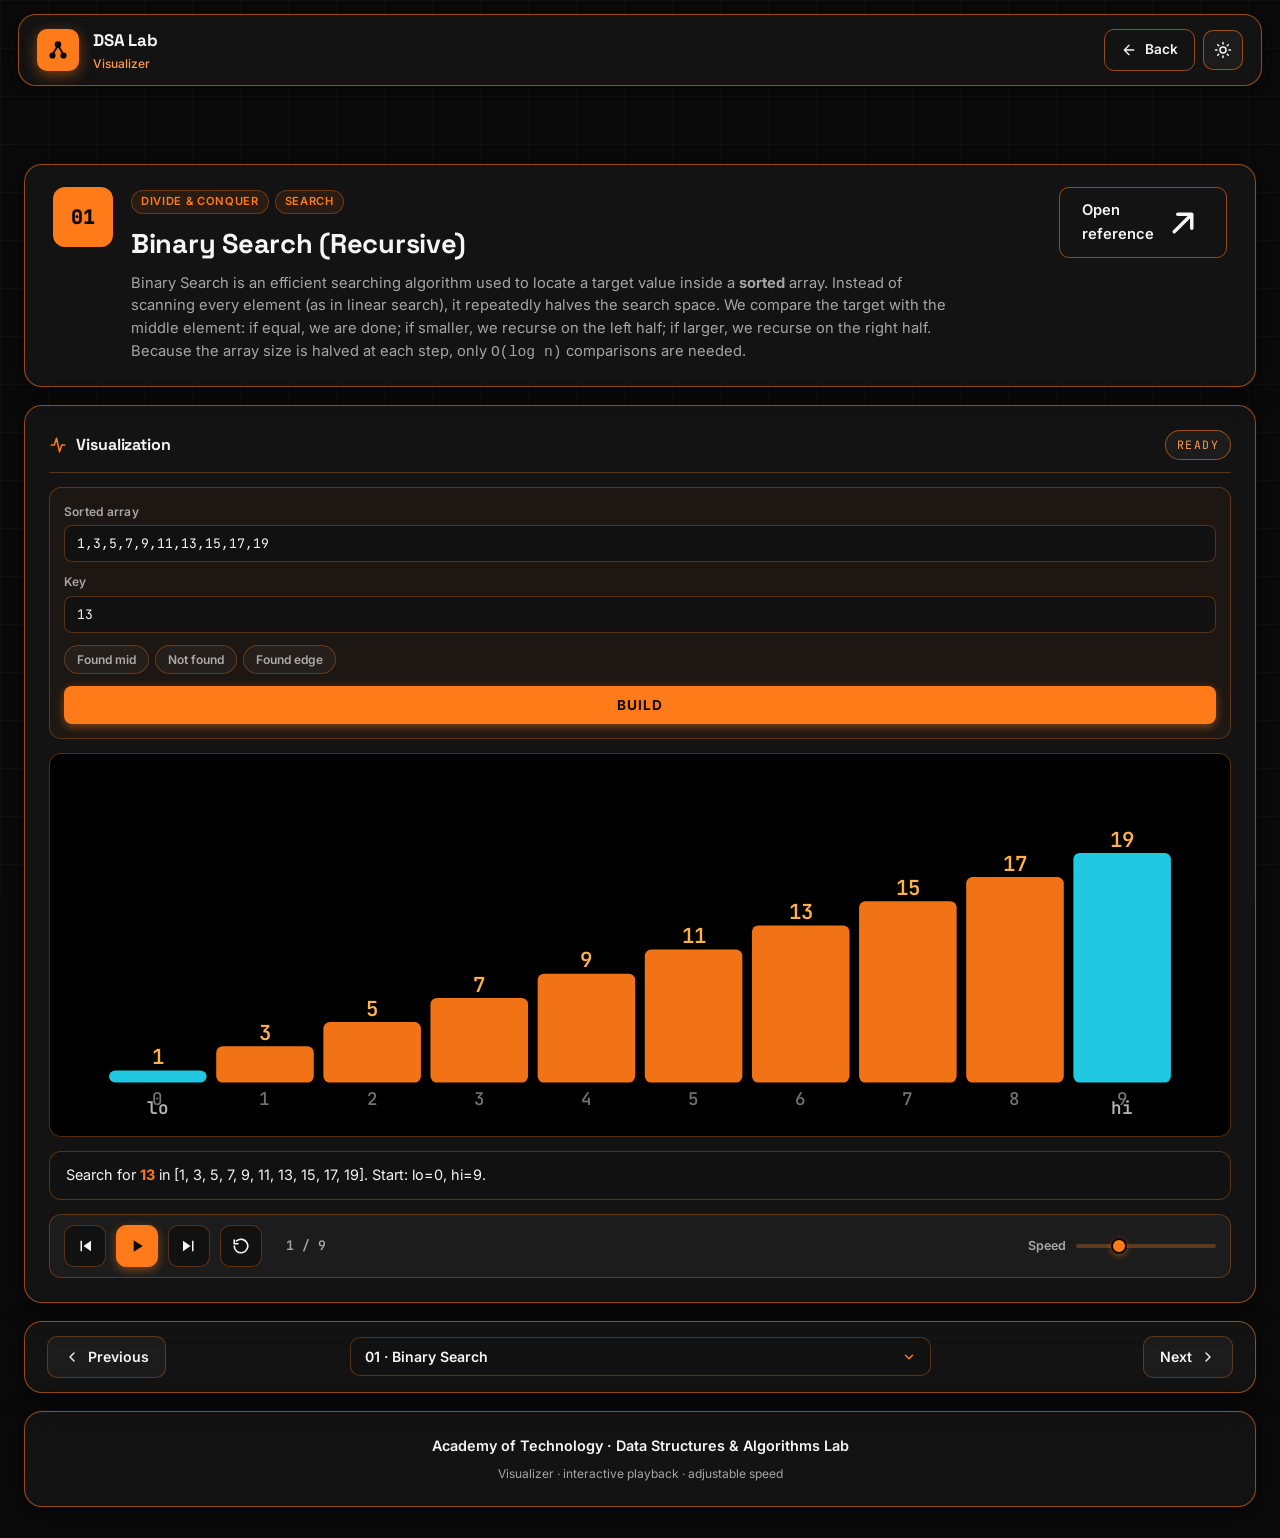
==== commit dda8408d: "Data structures added" ====
--- a/viz.html
+++ b/viz.html
@@ -3,8 +3,8 @@
 <head>
 <meta charset="UTF-8" />
 <meta name="viewport" content="width=device-width, initial-scale=1.0" />
-<meta name="description" content="Algorithm Lab — interactive visualizer" />
-<title>Visualizer · Algorithm Lab</title>
+<meta name="description" content="DSA Lab — interactive algorithm visualizer" />
+<title>Visualizer · DSA Lab</title>
 <link rel="icon" type="image/svg+xml" href="favicon.svg" />
 <link rel="preconnect" href="https://fonts.googleapis.com">
 <link rel="preconnect" href="https://fonts.gstatic.com" crossorigin>
@@ -24,9 +24,9 @@
 
 <!-- Top navigation -->
 <header class="topbar glass">
-  <a class="brand" href="index.html" id="brandBack" title="Back to Algorithm Lab">
+  <a class="brand" href="index.html" id="brandBack" title="Back to DSA Lab">
     <div class="logo">
-      <svg viewBox="0 0 24 24" fill="none" stroke="currentColor" stroke-width="2" stroke-linecap="round" stroke-linejoin="round" aria-label="Algorithm Lab logo">
+      <svg viewBox="0 0 24 24" fill="none" stroke="currentColor" stroke-width="2" stroke-linecap="round" stroke-linejoin="round" aria-label="DSA Lab logo">
         <path d="M12 7 L6 17 M12 7 L18 17"/>
         <circle cx="12" cy="6" r="2.6" fill="currentColor"/>
         <circle cx="6" cy="18" r="2.4" fill="currentColor"/>
@@ -34,7 +34,7 @@
       </svg>
     </div>
     <div class="brand-text">
-      <h1>Algorithm Lab</h1>
+      <h1>DSA Lab</h1>
       <span>Visualizer</span>
     </div>
   </a>
@@ -86,72 +86,78 @@
   </nav>
 
   <footer class="footer glass">
-    <p>Academy of Technology · Design &amp; Analysis of Algorithm Lab</p>
+    <p>Academy of Technology · Data Structures &amp; Algorithms Lab</p>
     <p class="muted"><small>Visualizer · interactive playback · adjustable speed</small></p>
   </footer>
 </main>
 
-<script src="data.js"></script>
+<script src="config.js"></script>
+<script src="content.js"></script>
 <script src="visualizer.js"></script>
 <script>
-(function () {
+(async function () {
   "use strict";
 
-  // ----- Theme (mirrors script.js bindTheme so the page works standalone) -
-  const saved = localStorage.getItem("theme");
-  if (saved) document.documentElement.setAttribute("data-theme", saved);
+  // ----- Theme (mirrors script.js so the page works standalone) -----------
+  try { const saved = localStorage.getItem("theme"); if (saved) document.documentElement.setAttribute("data-theme", saved); } catch (e) {}
   document.getElementById("themeToggle").addEventListener("click", () => {
     const cur = document.documentElement.getAttribute("data-theme");
     const next = cur === "light" ? "" : "light";
     if (next) document.documentElement.setAttribute("data-theme", next);
     else      document.documentElement.removeAttribute("data-theme");
-    localStorage.setItem("theme", next);
+    try { localStorage.setItem("theme", next); } catch (e) {}
   });
 
-  // ----- Resolve target algorithm -----------------------------------------
-  const algos = window.ALGORITHMS || [];
+  const $ = id => document.getElementById(id);
+  const esc = s => String(s).replace(/&/g, "&amp;").replace(/</g, "&lt;").replace(/>/g, "&gt;");
+
+  // ----- Load the algorithm list (only those that have a visualizer) -------
+  let algos = [];
+  try {
+    const cats = await window.DSAContent.loadAll();
+    const cat = cats.find(c => c.id === "algorithms");
+    algos = (cat ? cat.topics : []).filter(t => t.visualizer);
+  } catch (e) { /* handled below */ }
+
   const params = new URLSearchParams(location.search);
   const askedId = parseInt(params.get("algo") || "1", 10);
-  const algo = algos.find(a => a.id === askedId) || algos[0];
+  const algo = algos.find(a => a.num === askedId) || algos[0];
 
   if (!algo) {
-    document.getElementById("vizAlgoName").textContent = "No algorithms loaded.";
+    $("vizAlgoName").textContent = "Couldn't load the algorithm list.";
+    $("vizHost").innerHTML = "<div class='viz-soon'>Check your connection and reload.</div>";
     return;
   }
 
-  // ----- Header content ----------------------------------------------------
-  document.title = `${algo.name} · Visualizer`;
-  document.getElementById("vizAlgoNum").textContent = String(algo.id).padStart(2, "0");
-  document.getElementById("vizAlgoName").textContent = algo.name;
-  document.getElementById("vizAlgoConcept").innerHTML = algo.concept || "";
-  document.getElementById("vizAlgoTags").innerHTML =
-    (algo.tags || []).map(t => `<span class="tag">${t}</span>`).join("");
-  document.getElementById("vizAlgoLink").href = "index.html#algo-" + algo.id;
+  // ----- Header content ------------------------------------------------------
+  const pad = n => String(n).padStart(2, "0");
+  document.title = `${algo.short} · Visualizer`;
+  $("vizAlgoNum").textContent = pad(algo.num);
+  $("vizAlgoName").textContent = algo.title;
+  $("vizAlgoConcept").innerHTML = algo.info.concept || "";
+  $("vizAlgoTags").innerHTML = algo.tags.map(t => `<span class="tag">${esc(t)}</span>`).join("");
+  $("vizAlgoLink").href = "index.html#/algorithms/" + algo.folder;
+  $("brandBack").href = "index.html";
 
-  // ----- Picker + prev/next -----------------------------------------------
-  const picker = document.getElementById("vizPicker");
+  // ----- Picker + prev/next --------------------------------------------------
+  const picker = $("vizPicker");
   algos.forEach(a => {
     const opt = document.createElement("option");
-    opt.value = a.id;
-    opt.textContent = `${String(a.id).padStart(2, "0")} · ${a.short || a.name}`;
-    if (a.id === algo.id) opt.selected = true;
+    opt.value = a.num;
+    opt.textContent = `${pad(a.num)} · ${a.short}`;
+    if (a.num === algo.num) opt.selected = true;
     picker.appendChild(opt);
   });
-  picker.addEventListener("change", () => {
-    location.search = "?algo=" + picker.value;
-  });
+  picker.addEventListener("change", () => { location.search = "?algo=" + picker.value; });
 
-  const idx = algos.findIndex(a => a.id === algo.id);
+  const idx = algos.indexOf(algo);
   const prev = algos[(idx - 1 + algos.length) % algos.length];
   const next = algos[(idx + 1) % algos.length];
-  const prevA = document.getElementById("vizPrev");
-  const nextA = document.getElementById("vizNext");
-  prevA.href = "viz.html?algo=" + prev.id;
-  prevA.title = `${prev.id}. ${prev.name}`;
-  nextA.href = "viz.html?algo=" + next.id;
-  nextA.title = `${next.id}. ${next.name}`;
+  const prevA = $("vizPrev"), nextA = $("vizNext");
+  prevA.href = "viz.html?algo=" + prev.num; prevA.title = `${prev.num}. ${prev.title}`;
+  nextA.href = "viz.html?algo=" + next.num; nextA.title = `${next.num}. ${next.title}`;
 
-  // Keyboard: ←/→ navigate, space play/pause
+  // Keyboard: Alt+←/→ navigate, space play/pause
   document.addEventListener("keydown", (e) => {
     if (e.target.matches("input, textarea, select")) return;
     if (e.key === "ArrowLeft" && e.altKey)  { e.preventDefault(); location.href = prevA.href; }
@@ -162,12 +168,11 @@
     }
   });
 
-  // ----- Mount visualizer --------------------------------------------------
+  // ----- Mount visualizer (registered by algorithm number) -------------------
   if (window.AlgoVisualizer && window.AlgoVisualizer.mount) {
-    window.AlgoVisualizer.mount(document.getElementById("vizHost"), algo.id);
+    window.AlgoVisualizer.mount($("vizHost"), algo.num);
   } else {
-    document.getElementById("vizHost").innerHTML =
-      "<div class='viz-soon'>Visualizer script failed to load.</div>";
+    $("vizHost").innerHTML = "<div class='viz-soon'>Visualizer script failed to load.</div>";
   }
 })();
 </script>
--- a/styles.css
+++ b/styles.css
@@ -1587,3 +1587,155 @@
   .viz-hero-right { width: 100%; }
   .viz-hero-right .btn { width: auto; align-self: flex-start; }
 }
+
+/* ============================================================
+   DSA Lab additions  (categories, routing, Java tab, polish)
+   ============================================================ */
+
+/* ---------- top nav pills ---------- */
+.topbar { gap: 14px; }
+.topnav { display: flex; gap: 4px; padding: 4px; border-radius: 999px; border: 1.5px solid var(--border-soft); background: var(--glass-bg); }
+.topnav a {
+  padding: 7px 16px; border-radius: 999px; font-size: .84rem; font-weight: 600;
+  color: var(--text-muted); text-decoration: none; transition: var(--t); white-space: nowrap;
+}
+.topnav a:hover { color: var(--text); }
+.topnav a.active { background: var(--orange); color: #0a0a0a; }
+.topbar-actions { align-items: center; }
+a.icon-btn { display: grid; place-items: center; text-decoration: none; color: inherit; }
+
+/* ---------- sidebar: segmented control + search ---------- */
+.seg { display: grid; grid-auto-flow: column; grid-auto-columns: 1fr; gap: 4px; padding: 4px; border-radius: var(--radius-md); border: 1.5px solid var(--border-soft); background: var(--glass-bg); }
+.seg button {
+  display: flex; align-items: center; justify-content: center; gap: 5px;
+  padding: 8px 4px; min-width: 0; border: 0; border-radius: 8px; background: transparent; cursor: pointer;
+  font: 600 .74rem 'Inter', sans-serif; color: var(--text-muted); transition: var(--t); white-space: nowrap;
+}
+.seg button:hover { color: var(--text); }
+.seg button.active { background: var(--orange); color: #0a0a0a; }
+.seg .count { font: 700 .66rem 'JetBrains Mono', monospace; padding: 1px 6px; border-radius: 999px; background: rgba(128,128,128,.22); }
+.seg button.active .count { background: rgba(0,0,0,.18); }
+.search-wrap { position: relative; }
+.search-wrap svg { position: absolute; left: 11px; top: 50%; transform: translateY(-50%); width: 16px; height: 16px; color: var(--text-dim); pointer-events: none; }
+.search-wrap input { padding-left: 34px; padding-right: 30px; }
+.search-wrap kbd {
+  position: absolute; right: 9px; top: 50%; transform: translateY(-50%);
+  font: 600 .68rem 'JetBrains Mono', monospace; color: var(--text-dim);
+  border: 1.5px solid var(--border-soft); border-radius: 5px; padding: 0 6px; line-height: 1.4; pointer-events: none;
+}
+.search-wrap input:focus ~ kbd { display: none; }
+.algo-list li.group { font: 700 .68rem 'Inter', sans-serif; letter-spacing: .14em; text-transform: uppercase; color: var(--orange); padding: 12px 6px 4px; }
+.algo-list li.empty { color: var(--text-dim); font-size: .85rem; padding: 14px 8px; }
+.algo-list li a { position: relative; }
+.algo-list .name { flex: 1; min-width: 0; }
+.done-dot { width: 18px; height: 18px; border-radius: 50%; background: rgba(34,197,94,.16); color: #22c55e; display: grid; place-items: center; flex-shrink: 0; }
+.done-dot svg { width: 11px; height: 11px; stroke-width: 3; }
+.sidebar-foot { display: flex; flex-direction: column; gap: 8px; }
+.progress { height: 5px; border-radius: 99px; background: var(--border-soft); overflow: hidden; }
+.progress span { display: block; height: 100%; background: linear-gradient(90deg, var(--orange), var(--orange-bright)); border-radius: 99px; transition: width .4s ease; }
+
+/* ---------- loading / error cards ---------- */
+.loading-card { border-radius: var(--radius-lg); padding: 48px 28px; text-align: center; display: flex; flex-direction: column; align-items: center; gap: 14px; }
+.loading-card.error h3 { color: #ff6a5b; }
+.loading-card code { font-family: 'JetBrains Mono', monospace; background: rgba(255,122,24,.1); padding: 1px 6px; border-radius: 5px; }
+.spinner { width: 30px; height: 30px; border-radius: 50%; border: 3px solid var(--border-soft); border-top-color: var(--orange); animation: spin .8s linear infinite; }
+.spinner.sm { width: 16px; height: 16px; border-width: 2px; display: inline-block; vertical-align: -3px; margin-right: 8px; }
+
+/* ---------- home + category cards ---------- */
+.hero h2 em, .hero p em { color: var(--orange); font-style: normal; font-weight: 600; }
+.cat-block { border-radius: var(--radius-lg); padding: 24px 26px; scroll-margin-top: 90px; }
+.cat-head { display: flex; align-items: center; gap: 16px; margin-bottom: 18px; flex-wrap: wrap; }
+.cat-ico { width: 46px; height: 46px; border-radius: 12px; background: rgba(255,122,24,.12); border: 1.5px solid var(--border); color: var(--orange); display: grid; place-items: center; flex-shrink: 0; }
+.cat-ico svg { width: 22px; height: 22px; }
+.cat-title { flex: 1; min-width: 200px; }
+.cat-title h3 { font-size: 1.25rem; display: flex; align-items: center; gap: 10px; flex-wrap: wrap; }
+.cat-title p { font-size: .88rem; margin-top: 2px; }
+.btn.small { padding: 7px 14px; font-size: .8rem; }
+.topic-grid { display: grid; grid-template-columns: repeat(auto-fill, minmax(230px, 1fr)); gap: 10px; }
+.topic-card {
+  display: flex; align-items: center; gap: 12px; padding: 12px 14px; text-decoration: none; color: var(--text);
+  border-radius: var(--radius-md); border: 1.5px solid var(--border-soft); background: var(--glass-bg);
+  transition: transform .15s ease, border-color .15s ease, background .15s ease; position: relative; min-width: 0;
+}
+.topic-card:hover { transform: translateY(-2px); border-color: var(--orange); background: rgba(255,122,24,.08); }
+.tc-num { width: 34px; height: 34px; border-radius: 9px; display: grid; place-items: center; font: 700 .8rem 'JetBrains Mono', monospace; background: var(--orange); color: #0a0a0a; flex-shrink: 0; }
+.tc-body { display: flex; flex-direction: column; min-width: 0; }
+.tc-body strong { font-size: .9rem; font-weight: 600; overflow: hidden; text-overflow: ellipsis; white-space: nowrap; }
+.tc-body small { color: var(--text-muted); font-size: .72rem; overflow: hidden; text-overflow: ellipsis; white-space: nowrap; }
+.tc-done { position: absolute; top: 8px; right: 8px; width: 18px; height: 18px; border-radius: 50%; background: rgba(34,197,94,.18); color: #22c55e; display: grid; place-items: center; }
+.tc-done svg { width: 11px; height: 11px; stroke-width: 3; }
+.topic-card.is-done { border-color: rgba(34,197,94,.4); }
+.pad { padding: 8px 2px; }
+
+/* ---------- topic page ---------- */
+.crumbs { display: flex; align-items: center; gap: 8px; font-size: .82rem; color: var(--text-dim); flex-wrap: wrap; padding: 0 4px; }
+.crumbs a { color: var(--text-muted); text-decoration: none; }
+.crumbs a:hover { color: var(--orange); }
+.algo-actions { display: flex; align-items: center; gap: 10px; flex-wrap: wrap; }
+.chip-btn {
+  display: inline-flex; align-items: center; gap: 7px; padding: 9px 14px; border-radius: 10px; cursor: pointer;
+  font: 600 .82rem 'Inter', sans-serif; color: var(--text-muted); background: transparent; border: 1.5px solid var(--border-soft); transition: var(--t);
+}
+.chip-btn svg { width: 15px; height: 15px; }
+.chip-btn:hover { border-color: var(--orange); color: var(--orange); }
+.chip-btn.on { color: #22c55e; border-color: rgba(34,197,94,.6); background: rgba(34,197,94,.1); }
+.jump { display: flex; gap: 6px; flex-wrap: wrap; margin: -6px 0 22px; }
+.jump a { font-size: .76rem; font-weight: 600; padding: 5px 12px; border-radius: 999px; text-decoration: none; color: var(--text-muted); border: 1.5px solid var(--border-soft); transition: var(--t); }
+.jump a:hover { color: var(--orange); border-color: var(--orange); }
+.subsection { scroll-margin-top: 90px; }
+.subsection ul.sub, .subsection ol.sub { margin-top: 6px; margin-bottom: 4px; padding-left: 1.2rem; }
+.subsection ul.sub { list-style: none; }
+.subsection ul.sub > li, .subsection ol.sub > li { position: relative; }
+.subsection .md-pre, .viva-a-inner .md-pre { font: .82rem/1.6 'JetBrains Mono', monospace; background: var(--code-bg); color: var(--code-text); border: 1.5px solid var(--code-border); border-radius: var(--radius-md); padding: 14px 16px; overflow-x: auto; margin: 8px 0; }
+.subsection a, .viva-a-inner a { color: var(--orange); }
+
+/* ---------- code block extras ---------- */
+.code-tools { display: flex; align-items: center; gap: 8px; flex-wrap: wrap; }
+.file-name { font: 500 .72rem 'JetBrains Mono', monospace; color: rgba(245,245,245,.4); }
+.mod-badge { font: 700 .66rem 'JetBrains Mono', monospace; text-transform: uppercase; letter-spacing: .08em; color: #facc15; border: 1.5px solid rgba(250,204,21,.45); border-radius: 999px; padding: 2px 8px; }
+.tool-btn {
+  display: inline-flex; align-items: center; gap: 6px; padding: 6px 12px; border-radius: 6px; cursor: pointer; background: transparent;
+  border: 1.5px solid var(--border-soft); color: rgba(245,245,245,.75); font: 600 .75rem 'JetBrains Mono', monospace; transition: var(--t);
+}
+.tool-btn svg { width: 13px; height: 13px; }
+.tool-btn:hover { border-color: var(--orange); color: var(--orange); }
+.tool-btn[hidden], .mod-badge[hidden], .sample-btn[hidden] { display: none; }
+.copy-btn:disabled { opacity: .4; cursor: not-allowed; }
+.pane-msg { padding: 34px 22px; color: rgba(245,245,245,.6); font-size: .88rem; display: flex; flex-direction: column; gap: 8px; align-items: flex-start; }
+.pane-msg.missing strong { color: var(--orange); }
+.pane-msg code { font-family: 'JetBrains Mono', monospace; color: #ffb347; }
+.edit-hint { padding: 6px 14px; font-size: .7rem; color: rgba(245,245,245,.38); background: #050505; border-top: 1.5px solid var(--code-border); }
+.tok-fn { color: #ffd089; }
+.sample-btn { color: var(--orange); border-color: var(--border); }
+.gh-row { display: flex; gap: 18px; flex-wrap: wrap; padding-top: 14px; border-top: 1.5px solid var(--border-soft); }
+.gh-row a { display: inline-flex; align-items: center; gap: 8px; font-size: .82rem; color: var(--text-muted); text-decoration: none; transition: var(--t); }
+.gh-row a:hover { color: var(--orange); }
+.gh-row svg { width: 15px; height: 15px; }
+
+/* ---------- prev / next ---------- */
+.pager { display: grid; grid-template-columns: 1fr 1fr; gap: 14px; }
+.pager-btn {
+  display: flex; align-items: center; gap: 12px; padding: 14px 18px; border-radius: var(--radius-md); text-decoration: none; color: var(--text);
+  font-weight: 600; font-size: .92rem; transition: var(--t); min-width: 0;
+}
+.pager-btn span { display: flex; flex-direction: column; min-width: 0; overflow: hidden; text-overflow: ellipsis; white-space: nowrap; }
+.pager-btn small { color: var(--orange); font-size: .68rem; letter-spacing: .12em; text-transform: uppercase; font-weight: 700; }
+.pager-btn svg { width: 20px; height: 20px; color: var(--orange); flex-shrink: 0; }
+.pager-btn.right { justify-content: flex-end; text-align: right; }
+.pager-btn:hover { border-color: var(--orange); transform: translateY(-2px); }
+.footer a { color: var(--orange); text-decoration: none; }
+
+@media (max-width: 980px) {
+  .topnav { display: none; }
+  .cat-block { padding: 20px 18px; }
+}
+@media (max-width: 560px) {
+  .topic-grid { grid-template-columns: 1fr; }
+  .pager { grid-template-columns: 1fr; }
+  .file-name { display: none; }
+  .algo-actions { width: 100%; }
+}
+
+.subsection p + p, .viva-a-inner p + p { margin-top: .7em; }
+.subsection > p, .subsection > ol, .subsection > ul { max-width: 78ch; }
+.brand { text-decoration: none; color: inherit; }
